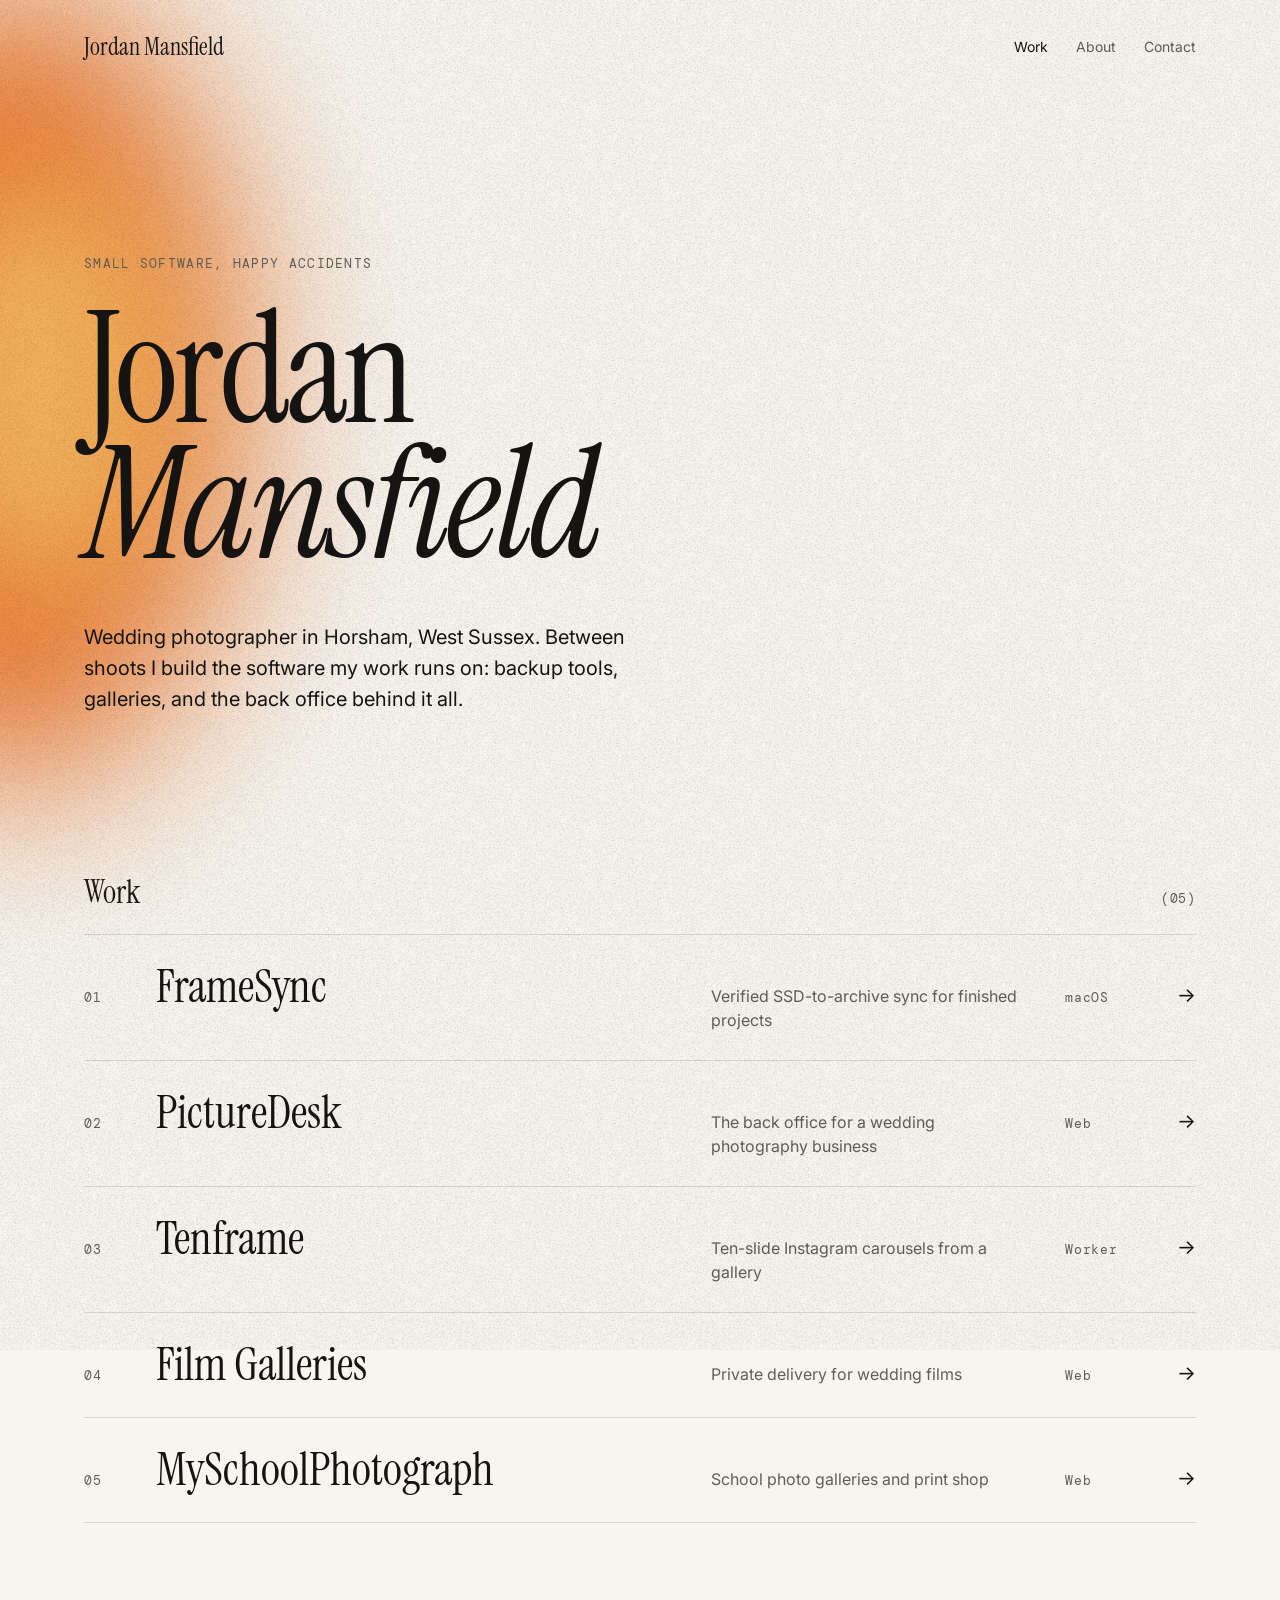
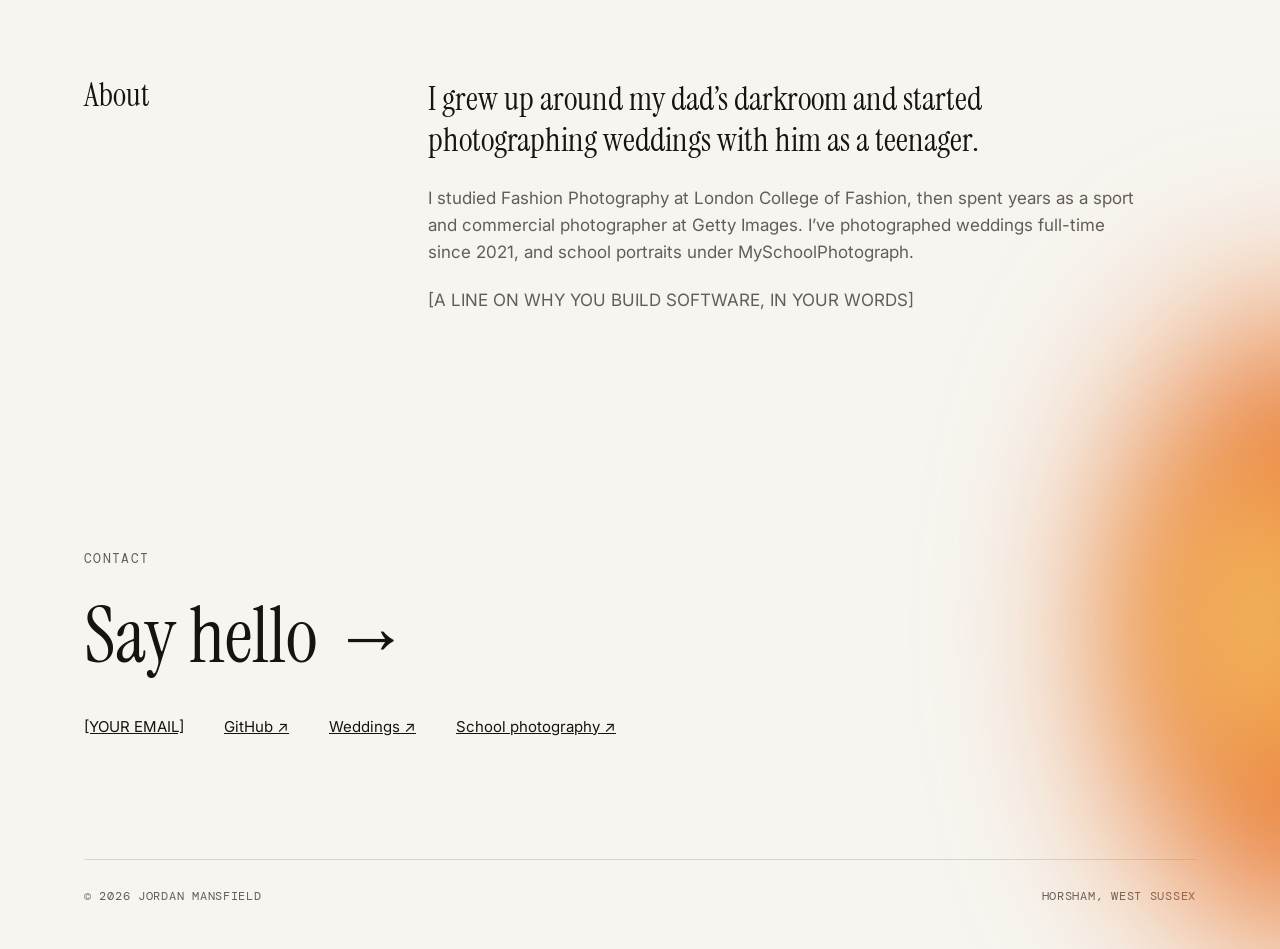
==== public/index.html @ f5e88a79 "Light Leak personal site: home, five project pages, animated light leak, film grain Co-Authored-By: " ====
<!DOCTYPE html>
<html lang="en-GB">
<head>
<meta charset="utf-8">
<meta name="viewport" content="width=device-width, initial-scale=1">
<title>Jordan Mansfield</title>
<meta name="description" content="Wedding photographer in Horsham, West Sussex, building the software his work runs on.">
<meta property="og:title" content="Jordan Mansfield">
<meta property="og:description" content="Wedding photographer in Horsham, West Sussex, building the software his work runs on.">
<meta name="theme-color" content="#f7f5f0">
<link rel="icon" href="assets/favicon.svg" type="image/svg+xml">
<link rel="preconnect" href="https://fonts.googleapis.com">
<link rel="preconnect" href="https://fonts.gstatic.com" crossorigin>
<link rel="stylesheet" href="https://fonts.googleapis.com/css2?family=DM+Mono:wght@400;500&family=Instrument+Serif:ital@0;1&family=Inter:wght@400;500&display=swap">
<link rel="stylesheet" href="assets/site.css">
</head>
<body>
<a class="skip" href="#main">Skip to content</a>
<header class="site-header wrap">
<div class="site-header__left"><a class="wordmark" href="index.html">Jordan Mansfield</a></div>
<nav aria-label="Main"><a href="index.html#work">Work</a><a href="index.html#about">About</a><a href="index.html#contact">Contact</a></nav>
</header>
<main id="main">
<section class="hero">
<div class="leak leak--hero" aria-hidden="true"><div class="leak__a"></div><div class="leak__b"></div></div>
<div class="wrap hero__inner">
<p class="eyebrow mono">Small software, happy accidents</p>
<h1 class="display">Jordan<br><em>Mansfield</em></h1>
<p class="intro">Wedding photographer in Horsham, West Sussex. Between shoots I build the software my work runs on: backup tools, galleries, and the back office behind it all.</p>
</div>
</section>

<section id="work" class="wrap section">
<div class="section__head"><h2>Work</h2><span class="mono muted">(05)</span></div>
<ol class="rows">
<li><a class="row" href="framesync.html">
<span class="mono muted row__n">01</span>
<span class="row__name">FrameSync</span>
<span class="row__desc muted">Verified SSD-to-archive sync for finished projects</span>
<span class="mono muted row__tag">macOS</span>
<span class="row__arrow" aria-hidden="true">→</span>
</a></li>
<li><a class="row" href="picturedesk.html">
<span class="mono muted row__n">02</span>
<span class="row__name">PictureDesk</span>
<span class="row__desc muted">The back office for a wedding photography business</span>
<span class="mono muted row__tag">Web</span>
<span class="row__arrow" aria-hidden="true">→</span>
</a></li>
<li><a class="row" href="tenframe.html">
<span class="mono muted row__n">03</span>
<span class="row__name">Tenframe</span>
<span class="row__desc muted">Ten-slide Instagram carousels from a gallery</span>
<span class="mono muted row__tag">Worker</span>
<span class="row__arrow" aria-hidden="true">→</span>
</a></li>
<li><a class="row" href="film-galleries.html">
<span class="mono muted row__n">04</span>
<span class="row__name">Film Galleries</span>
<span class="row__desc muted">Private delivery for wedding films</span>
<span class="mono muted row__tag">Web</span>
<span class="row__arrow" aria-hidden="true">→</span>
</a></li>
<li><a class="row" href="myschoolphotograph.html">
<span class="mono muted row__n">05</span>
<span class="row__name">MySchoolPhotograph</span>
<span class="row__desc muted">School photo galleries and print shop</span>
<span class="mono muted row__tag">Web</span>
<span class="row__arrow" aria-hidden="true">→</span>
</a></li>
</ol>
</section>

<section id="about" class="wrap section split">
<h2>About</h2>
<div class="split__body">
<p class="pull">I grew up around my dad’s darkroom and started photographing weddings with him as a teenager.</p>
<p class="muted">I studied Fashion Photography at London College of Fashion, then spent years as a sport and commercial photographer at Getty Images. I’ve photographed weddings full-time since 2021, and school portraits under MySchoolPhotograph.</p>
<p class="muted">[A LINE ON WHY YOU BUILD SOFTWARE, IN YOUR WORDS]</p>
</div>
</section>

<section id="contact" class="contact">
<div class="leak leak--contact" aria-hidden="true"><div class="leak__a"></div><div class="leak__b"></div></div>
<div class="wrap contact__inner">
<p class="eyebrow mono">Contact</p>
<a class="contact__big" href="mailto:[YOUR EMAIL]">Say hello <em>→</em></a>
<ul class="contact__links">
<li><a href="mailto:[YOUR EMAIL]">[YOUR EMAIL]</a></li>
<li><a href="https://github.com/jordanmansfield-lang">GitHub ↗</a></li>
<li><a href="https://jordanmansfieldweddings.com">Weddings ↗</a></li>
<li><a href="https://www.myschoolphotograph.co.uk">School photography ↗</a></li>
</ul>
</div>
</section>
</main>
<footer class="site-footer wrap"><span>© 2026 Jordan Mansfield</span><span>Horsham, West Sussex</span></footer>
</body>
</html>
---- public/assets/site.css ----
/* Jordan Mansfield — Light Leak */

:root {
  --paper: #f7f5f0;
  --ink: #151412;
  --muted: #625e57;
  --line: rgba(21, 20, 18, 0.14);
  --leak: #e9772f;
  --flare: #f2b25c;
  --serif: "Instrument Serif", Georgia, serif;
  --sans: "Inter", system-ui, sans-serif;
  --mono: "DM Mono", ui-monospace, monospace;
  --gutter: clamp(20px, 5vw, 64px);
}

*, *::before, *::after { box-sizing: border-box; }

html { -webkit-text-size-adjust: 100%; scroll-behavior: smooth; }

body {
  margin: 0;
  background: var(--paper);
  color: var(--ink);
  font-family: var(--sans);
  font-size: 17px;
  line-height: 1.6;
  -webkit-font-smoothing: antialiased;
  overflow-x: hidden;
}

/* Film grain over everything */
body::after {
  content: "";
  position: fixed;
  inset: -50%;
  z-index: 100;
  pointer-events: none;
  background: url("grain.png") repeat;
  background-size: 240px 240px;
  mix-blend-mode: multiply;
  opacity: 0.32;
}

a { color: inherit; }
a:hover { color: var(--muted); }
:focus-visible { outline: 1px solid var(--ink); outline-offset: 4px; }

em { font-style: italic; }
h1, h2 { font-family: var(--serif); font-weight: 400; margin: 0; }
h2 { font-size: 32px; line-height: 1.1; }
p { margin: 0; }

.mono { font-family: var(--mono); font-size: 13px; letter-spacing: 0.06em; }
.muted { color: var(--muted); }

.skip { position: absolute; left: -999px; top: 8px; background: var(--ink); color: var(--paper); padding: 8px 12px; z-index: 200; }
.skip:focus { left: 8px; }

.wrap { max-width: 1240px; margin: 0 auto; padding-left: var(--gutter); padding-right: var(--gutter); }

/* Header */
.site-header {
  position: relative;
  z-index: 3;
  display: flex;
  flex-wrap: wrap;
  gap: 16px 32px;
  justify-content: space-between;
  align-items: center;
  padding-top: 28px;
  padding-bottom: 28px;
}
.site-header__left { display: flex; flex-wrap: wrap; align-items: baseline; gap: 12px 28px; }
.wordmark { font-family: var(--serif); font-size: 24px; text-decoration: none; }
.back { font-size: 14px; color: var(--muted); text-decoration: none; }
.site-header nav { display: flex; gap: 28px; font-size: 14px; }
.site-header nav a { text-decoration: none; }
.site-header nav a + a { color: var(--muted); }
.site-header nav a + a:hover { color: var(--ink); }

/* ---------- The light leak ---------- */
.leak {
  position: absolute;
  inset: 0;
  pointer-events: none;
  z-index: 0;
  animation: expose 2.4s cubic-bezier(.2, .7, .2, 1) both;
}
.leak__a, .leak__b {
  position: absolute;
  border-radius: 50%;
  will-change: transform, opacity;
}
.leak__a {
  background: var(--leak);
  filter: blur(90px);
  animation: drift-a 19s ease-in-out infinite alternate, flicker-a 8.5s ease-in-out infinite;
}
.leak__b {
  background: var(--flare);
  filter: blur(60px);
  animation: drift-b 13s ease-in-out infinite alternate, flicker-b 6.2s ease-in-out infinite;
}

.leak--hero .leak__a { left: -220px; top: -120px; width: 460px; height: 820px; }
.leak--hero .leak__b { left: -90px; top: 80px; width: 260px; height: 420px; }
.leak--project .leak__a { left: -220px; top: -140px; width: 400px; height: 700px; }
.leak--project .leak__b { left: -90px; top: 40px; width: 220px; height: 360px; }
.leak--contact .leak__a { left: auto; right: -220px; top: -120px; width: 380px; height: 640px; }
.leak--contact .leak__b { left: auto; right: -80px; top: 40px; width: 200px; height: 300px; }
.leak--contact .leak__a, .leak--contact .leak__b { animation-direction: alternate-reverse, normal; }

@keyframes expose { from { opacity: 0; } to { opacity: 1; } }

@keyframes drift-a {
  0%   { transform: translate3d(0, 0, 0) scale(1) rotate(0deg); }
  50%  { transform: translate3d(36px, 40px, 0) scale(1.07) rotate(4deg); }
  100% { transform: translate3d(-14px, 90px, 0) scale(0.97) rotate(-3deg); }
}
@keyframes drift-b {
  0%   { transform: translate3d(0, 0, 0) scale(1); }
  50%  { transform: translate3d(24px, -30px, 0) scale(1.12); }
  100% { transform: translate3d(-10px, 40px, 0) scale(0.92); }
}
/* A slow breath with the odd quick flare, like light catching the back of the camera */
@keyframes flicker-a {
  0%, 100% { opacity: 0.48; }
  30%      { opacity: 0.56; }
  46%      { opacity: 0.5; }
  48%      { opacity: 0.64; }
  52%      { opacity: 0.52; }
  75%      { opacity: 0.44; }
}
@keyframes flicker-b {
  0%, 100% { opacity: 0.42; }
  40%      { opacity: 0.5; }
  62%      { opacity: 0.38; }
  64%      { opacity: 0.58; }
  68%      { opacity: 0.44; }
}

@media (prefers-reduced-motion: reduce) {
  html { scroll-behavior: auto; }
  .leak { animation: none; }
  .leak__a { animation: none; opacity: 0.5; }
  .leak__b { animation: none; opacity: 0.45; }
}

/* Hero */
.hero { position: relative; }
.hero__inner { position: relative; z-index: 1; padding-top: clamp(96px, 14vw, 160px); padding-bottom: clamp(80px, 10vw, 120px); }
.hero--project .hero__inner { padding-top: clamp(72px, 10vw, 120px); padding-bottom: 72px; }
.eyebrow { text-transform: uppercase; letter-spacing: 0.1em; color: var(--muted); margin-bottom: 28px; }
.display { font-size: clamp(76px, 12vw, 176px); line-height: 0.88; letter-spacing: -0.025em; }
.display--project { font-size: clamp(64px, 10vw, 152px); line-height: 0.9; overflow-wrap: anywhere; }
.intro { margin-top: 48px; max-width: 560px; font-size: 20px; line-height: 1.55; }
.lede { margin-top: 36px; max-width: 640px; font-family: var(--serif); font-size: clamp(24px, 2.4vw, 32px); line-height: 1.3; }

/* Sections */
.section { padding-top: 40px; padding-bottom: clamp(80px, 9vw, 120px); }
.section--tight { padding-bottom: clamp(64px, 8vw, 100px); }
.section__head { display: flex; justify-content: space-between; align-items: baseline; margin-bottom: 24px; }

.split { display: flex; flex-wrap: wrap; gap: 32px 64px; }
.split > h2 { flex: 0 1 280px; }
.split__body { flex: 999 1 460px; min-width: 0; max-width: 720px; }
.split__body p + p { margin-top: 20px; }
.pull { font-family: var(--serif); font-size: clamp(26px, 2.6vw, 34px); line-height: 1.25; margin-bottom: 24px; }

/* Rows (work list + roadmap) */
.rows { list-style: none; margin: 0; padding: 0; border-bottom: 1px solid var(--line); }
.rows > li { border-top: 1px solid var(--line); }
.row, .road__row {
  display: flex;
  flex-wrap: wrap;
  align-items: baseline;
  gap: 8px 32px;
  padding: 28px 0;
  text-decoration: none;
}
.road__row { padding: 22px 0; }
.row__n { width: 40px; flex: none; }
.row__name { font-family: var(--serif); font-size: clamp(32px, 3.6vw, 48px); line-height: 1; flex: 1 1 440px; min-width: 0; overflow-wrap: break-word; transition: transform .5s cubic-bezier(.2, .7, .2, 1); }
.row__desc { flex: 1 1 240px; font-size: 16px; line-height: 1.5; }
.row__tag { width: 80px; flex: none; }
.row__arrow { font-size: 20px; transition: transform .5s cubic-bezier(.2, .7, .2, 1); }
.row:hover { color: var(--ink); }
.row:hover .row__name { transform: translateX(8px); }
.row:hover .row__arrow { transform: translateX(6px); }
.road__name { font-family: var(--serif); font-size: 30px; line-height: 1.1; flex: 0 1 240px; }
.road__desc { flex: 1 1 320px; font-size: 16px; line-height: 1.55; }
.road__status { width: 80px; flex: none; text-transform: uppercase; }

/* Project page */
.meta { display: flex; flex-wrap: wrap; gap: 24px 32px; margin: 64px 0 0; }
.meta__item { flex: 1 1 200px; border-top: 1px solid var(--line); padding-top: 14px; }
.meta dt { text-transform: uppercase; margin-bottom: 8px; }
.meta dd { margin: 0; font-size: 16px; line-height: 1.5; overflow-wrap: anywhere; }
.cta { margin-top: 40px; font-size: 16px; }
.shot { margin: 0; aspect-ratio: 16 / 10; border: 1px solid var(--line); background: #efece5; display: flex; align-items: center; justify-content: center; }
.shot img { width: 100%; height: 100%; object-fit: cover; display: block; }
.next {
  display: flex; flex-wrap: wrap; justify-content: space-between; align-items: baseline; gap: 12px;
  padding: 40px 0; border-top: 1px solid var(--ink); border-bottom: 1px solid var(--ink); text-decoration: none;
}
.next .mono { text-transform: uppercase; }
.next__name { font-family: var(--serif); font-size: clamp(40px, 5vw, 72px); line-height: 1; }

/* Contact */
.contact { position: relative; overflow-x: clip; }
.contact__inner { position: relative; z-index: 1; padding-top: 120px; padding-bottom: 120px; }
.contact__big { font-family: var(--serif); font-size: clamp(44px, 6vw, 88px); line-height: 1; text-decoration: none; }
.contact__links { list-style: none; padding: 0; margin: 40px 0 0; display: flex; flex-wrap: wrap; gap: 12px 40px; font-size: 15px; }

/* Footer */
.site-footer {
  display: flex; flex-wrap: wrap; gap: 12px; justify-content: space-between;
  font-family: var(--mono); font-size: 12px; letter-spacing: 0.06em; text-transform: uppercase; color: var(--muted);
  padding-top: 28px; padding-bottom: 40px;
  background: linear-gradient(var(--line), var(--line)) no-repeat center top / calc(100% - 2 * var(--gutter)) 1px;
}

/* Hero sections clip their leak horizontally only */
.hero { overflow-x: clip; }
.site-header { isolation: isolate; }
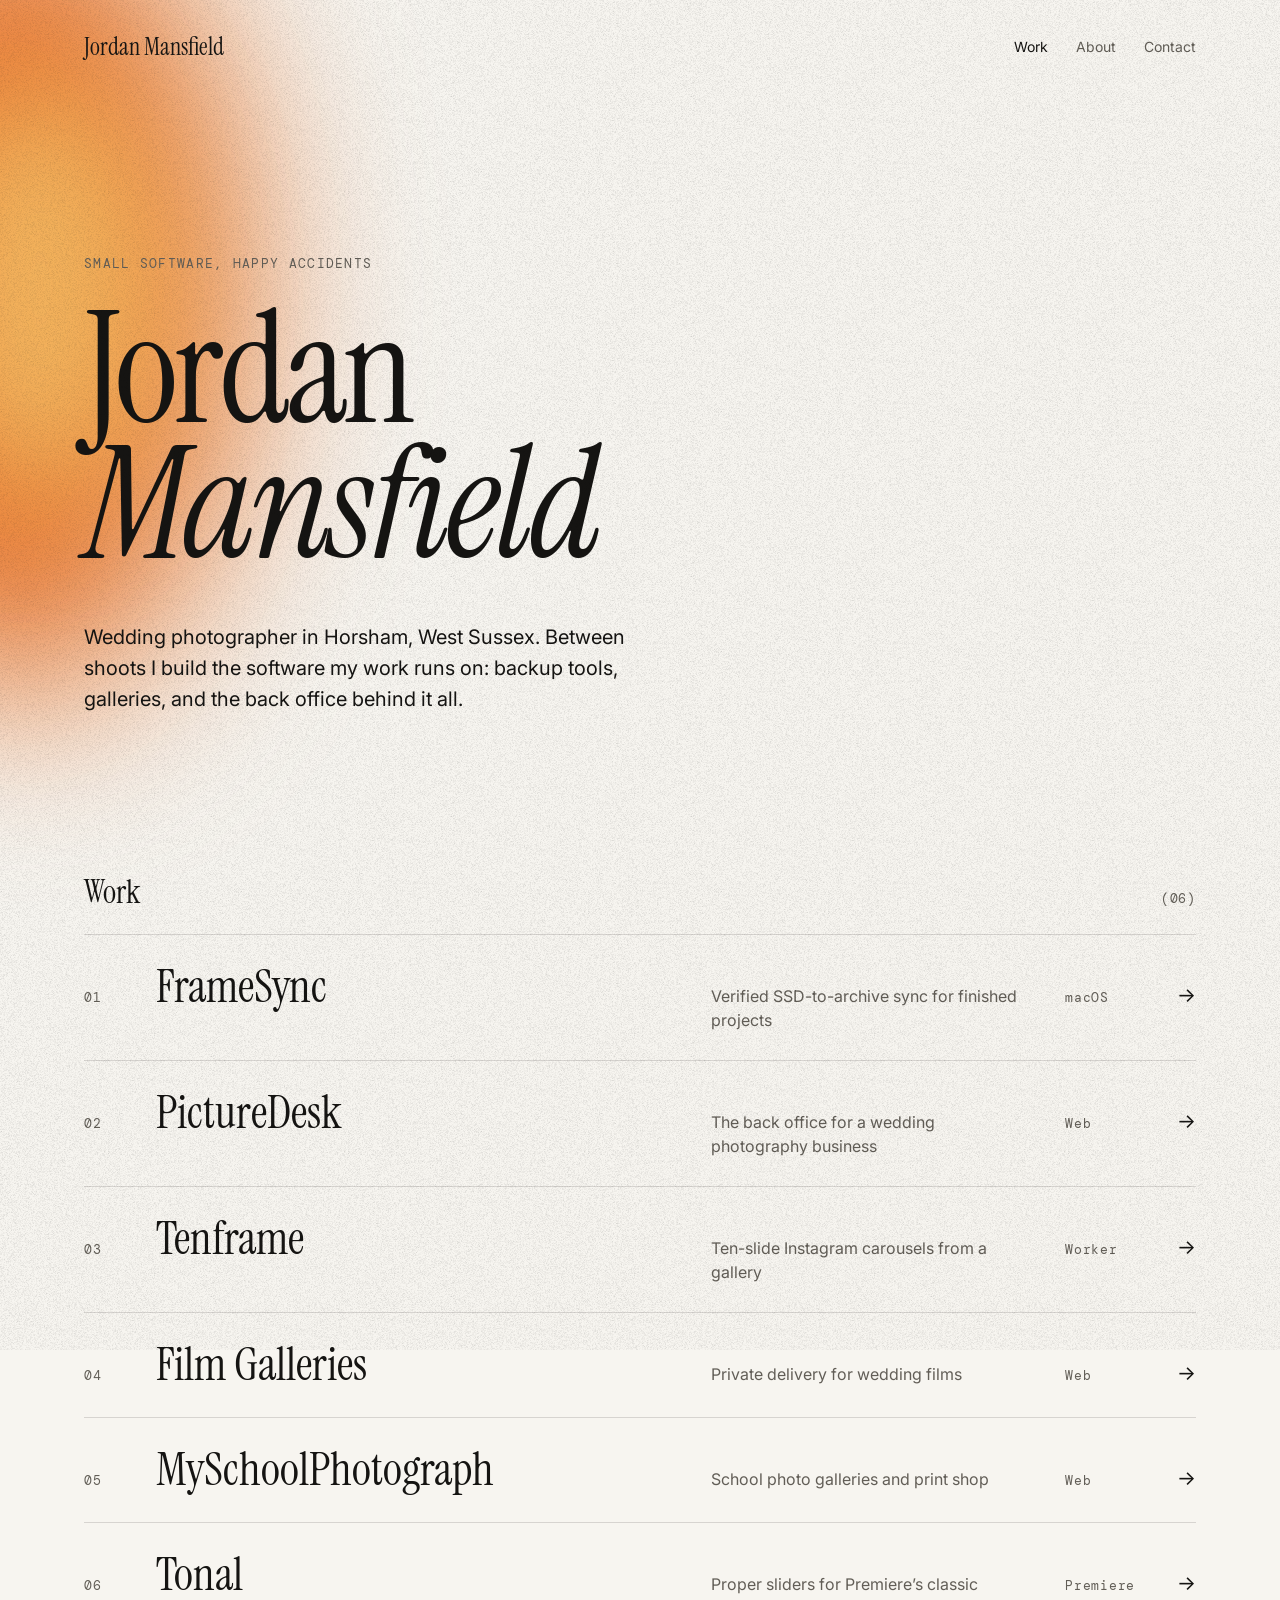
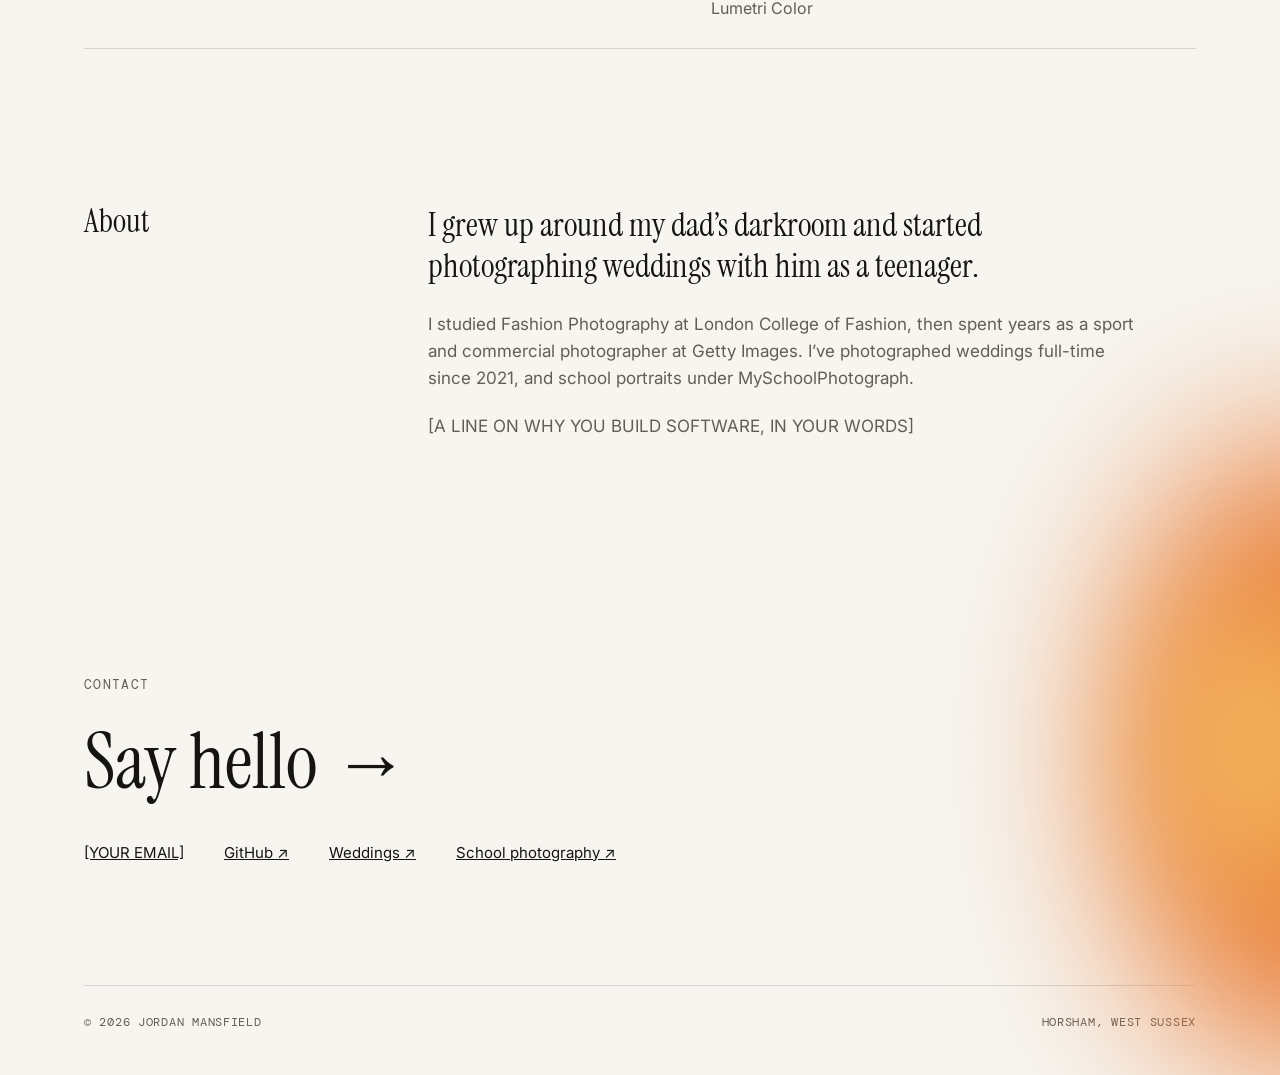
==== commit 03107859: "Add Tonal: download page, .ccx and update feed - New project page tonal.html with screenshot, instal" ====
--- a/public/index.html
+++ b/public/index.html
@@ -31,7 +31,7 @@
 </section>
 
 <section id="work" class="wrap section">
-<div class="section__head"><h2>Work</h2><span class="mono muted">(05)</span></div>
+<div class="section__head"><h2>Work</h2><span class="mono muted">(06)</span></div>
 <ol class="rows">
 <li><a class="row" href="framesync.html">
 <span class="mono muted row__n">01</span>
@@ -68,6 +68,13 @@
 <span class="mono muted row__tag">Web</span>
 <span class="row__arrow" aria-hidden="true">→</span>
 </a></li>
+<li><a class="row" href="tonal.html">
+<span class="mono muted row__n">06</span>
+<span class="row__name">Tonal</span>
+<span class="row__desc muted">Proper sliders for Premiere’s classic Lumetri Color</span>
+<span class="mono muted row__tag">Premiere</span>
+<span class="row__arrow" aria-hidden="true">→</span>
+</a></li>
 </ol>
 </section>
 
--- a/public/assets/site.css
+++ b/public/assets/site.css
@@ -101,6 +101,9 @@
   filter: blur(60px);
   animation: drift-b 13s ease-in-out infinite alternate, flicker-b 6.2s ease-in-out infinite;
 }
+
+/* The main leak is pinned to the window, so it stays put while the page scrolls past */
+.leak--hero, .leak--project { position: fixed; inset: 0; z-index: -1; }
 
 .leak--hero .leak__a { left: -220px; top: -120px; width: 460px; height: 820px; }
 .leak--hero .leak__b { left: -90px; top: 80px; width: 260px; height: 420px; }
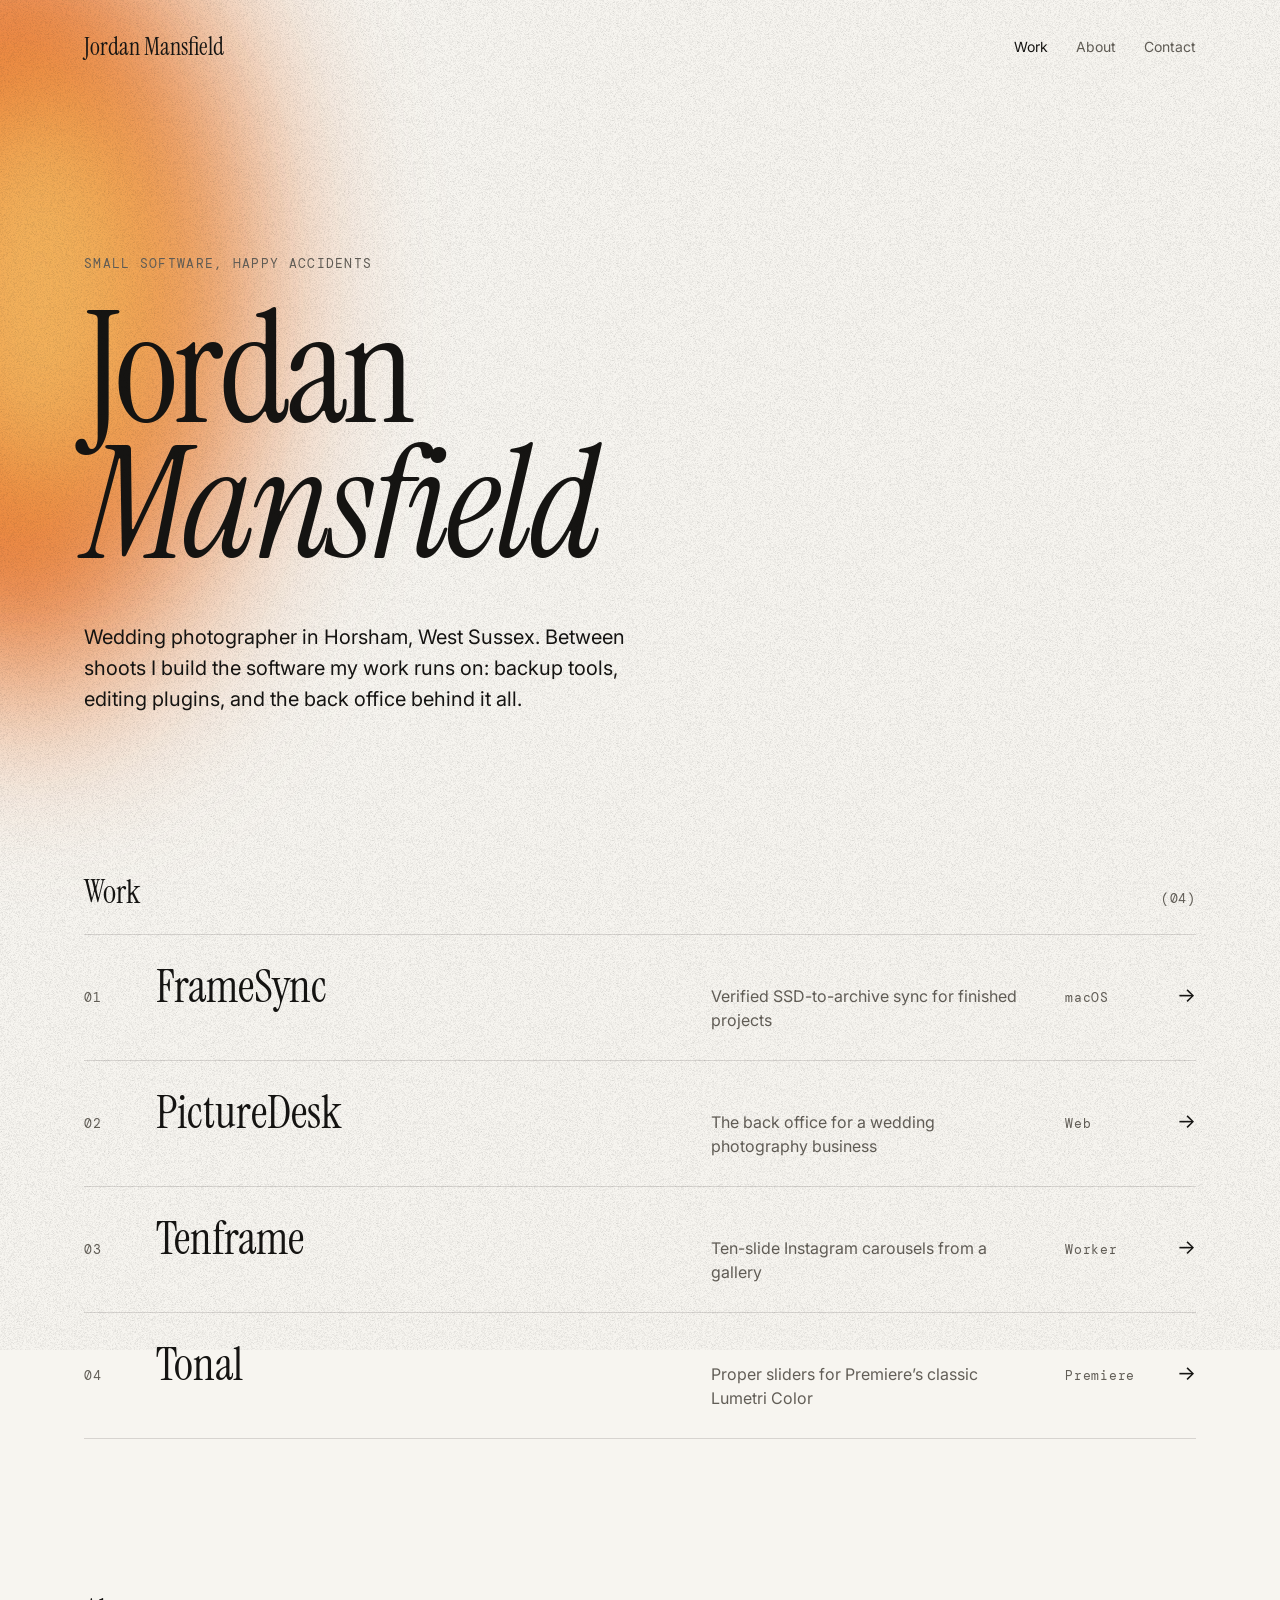
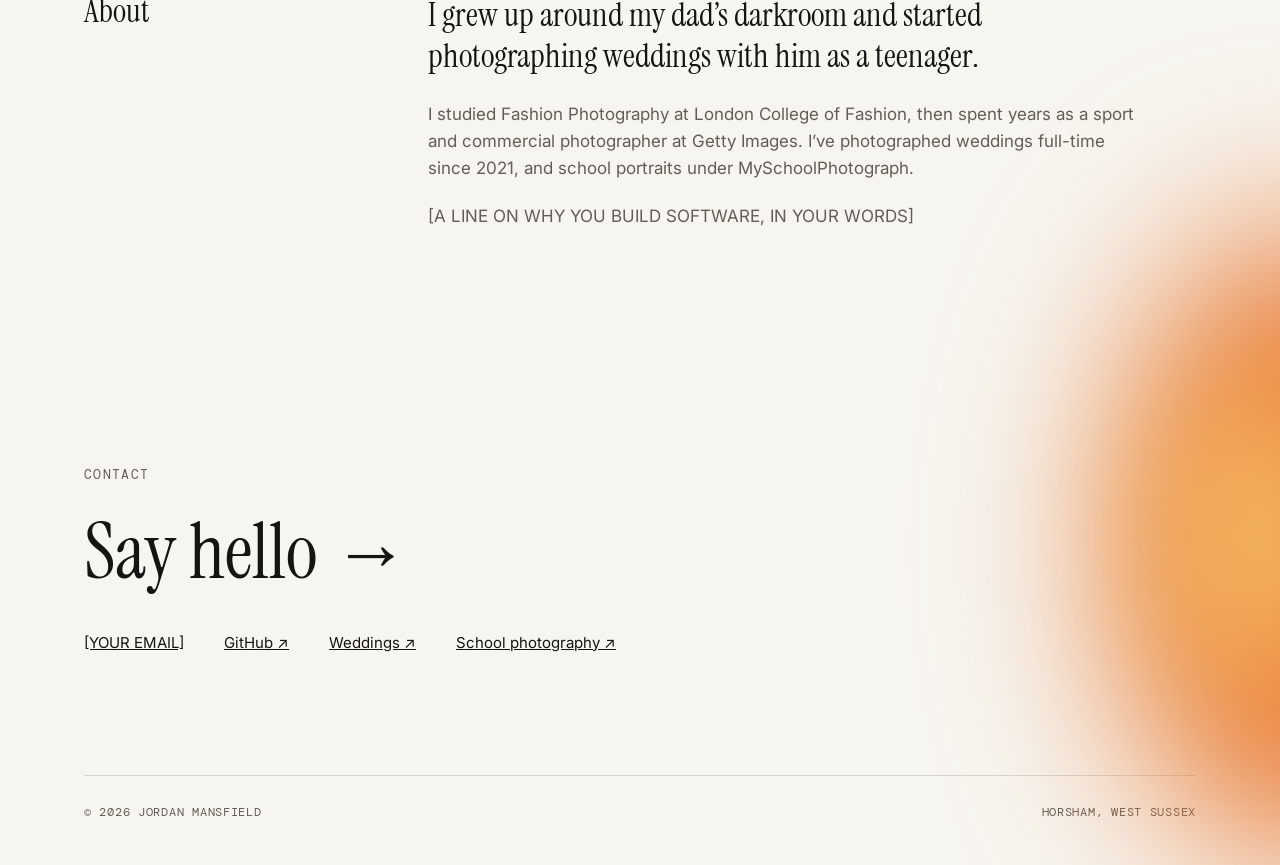
==== commit d54e3e1f: "Remove Film Galleries and MySchoolPhotograph projects; Tonal joins the work list Co-Authored-By: Cla" ====
--- a/public/index.html
+++ b/public/index.html
@@ -26,12 +26,12 @@
 <div class="wrap hero__inner">
 <p class="eyebrow mono">Small software, happy accidents</p>
 <h1 class="display">Jordan<br><em>Mansfield</em></h1>
-<p class="intro">Wedding photographer in Horsham, West Sussex. Between shoots I build the software my work runs on: backup tools, galleries, and the back office behind it all.</p>
+<p class="intro">Wedding photographer in Horsham, West Sussex. Between shoots I build the software my work runs on: backup tools, editing plugins, and the back office behind it all.</p>
 </div>
 </section>
 
 <section id="work" class="wrap section">
-<div class="section__head"><h2>Work</h2><span class="mono muted">(06)</span></div>
+<div class="section__head"><h2>Work</h2><span class="mono muted">(04)</span></div>
 <ol class="rows">
 <li><a class="row" href="framesync.html">
 <span class="mono muted row__n">01</span>
@@ -54,22 +54,8 @@
 <span class="mono muted row__tag">Worker</span>
 <span class="row__arrow" aria-hidden="true">→</span>
 </a></li>
-<li><a class="row" href="film-galleries.html">
+<li><a class="row" href="tonal.html">
 <span class="mono muted row__n">04</span>
-<span class="row__name">Film Galleries</span>
-<span class="row__desc muted">Private delivery for wedding films</span>
-<span class="mono muted row__tag">Web</span>
-<span class="row__arrow" aria-hidden="true">→</span>
-</a></li>
-<li><a class="row" href="myschoolphotograph.html">
-<span class="mono muted row__n">05</span>
-<span class="row__name">MySchoolPhotograph</span>
-<span class="row__desc muted">School photo galleries and print shop</span>
-<span class="mono muted row__tag">Web</span>
-<span class="row__arrow" aria-hidden="true">→</span>
-</a></li>
-<li><a class="row" href="tonal.html">
-<span class="mono muted row__n">06</span>
 <span class="row__name">Tonal</span>
 <span class="row__desc muted">Proper sliders for Premiere’s classic Lumetri Color</span>
 <span class="mono muted row__tag">Premiere</span>
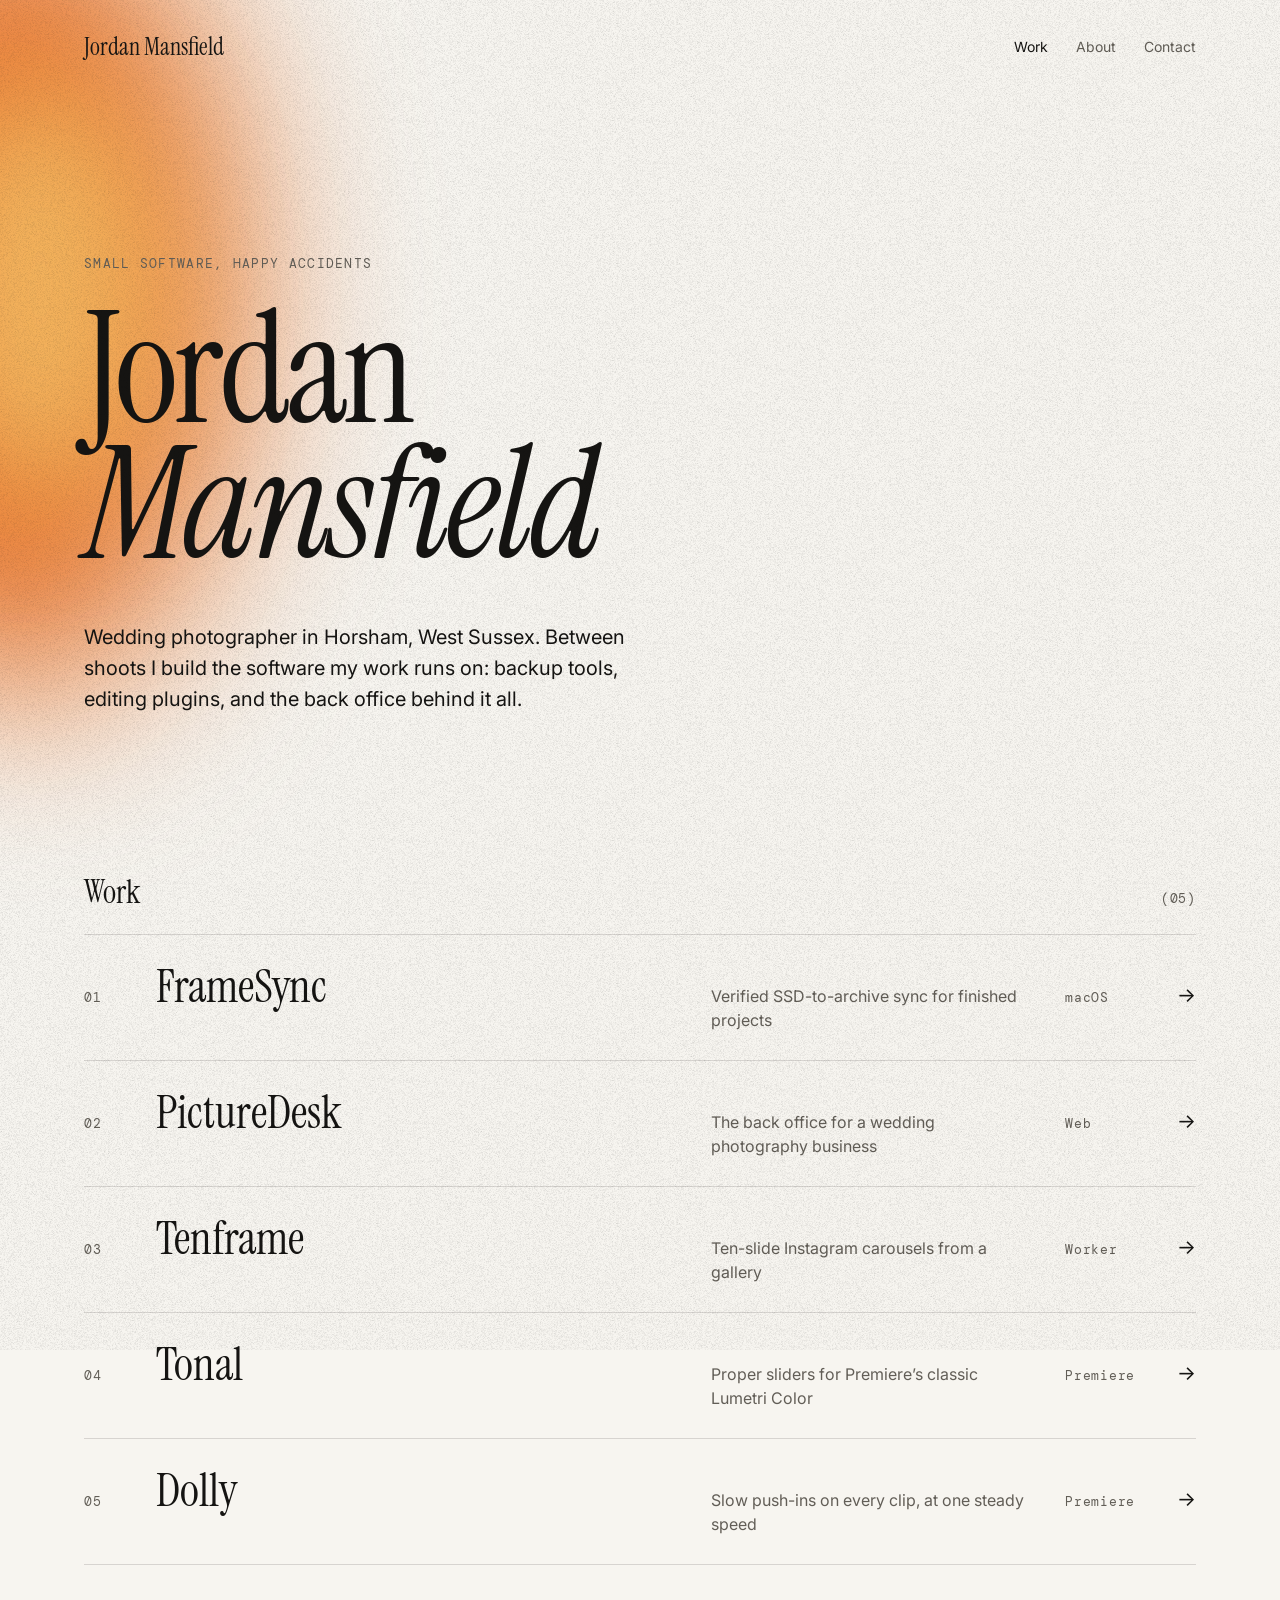
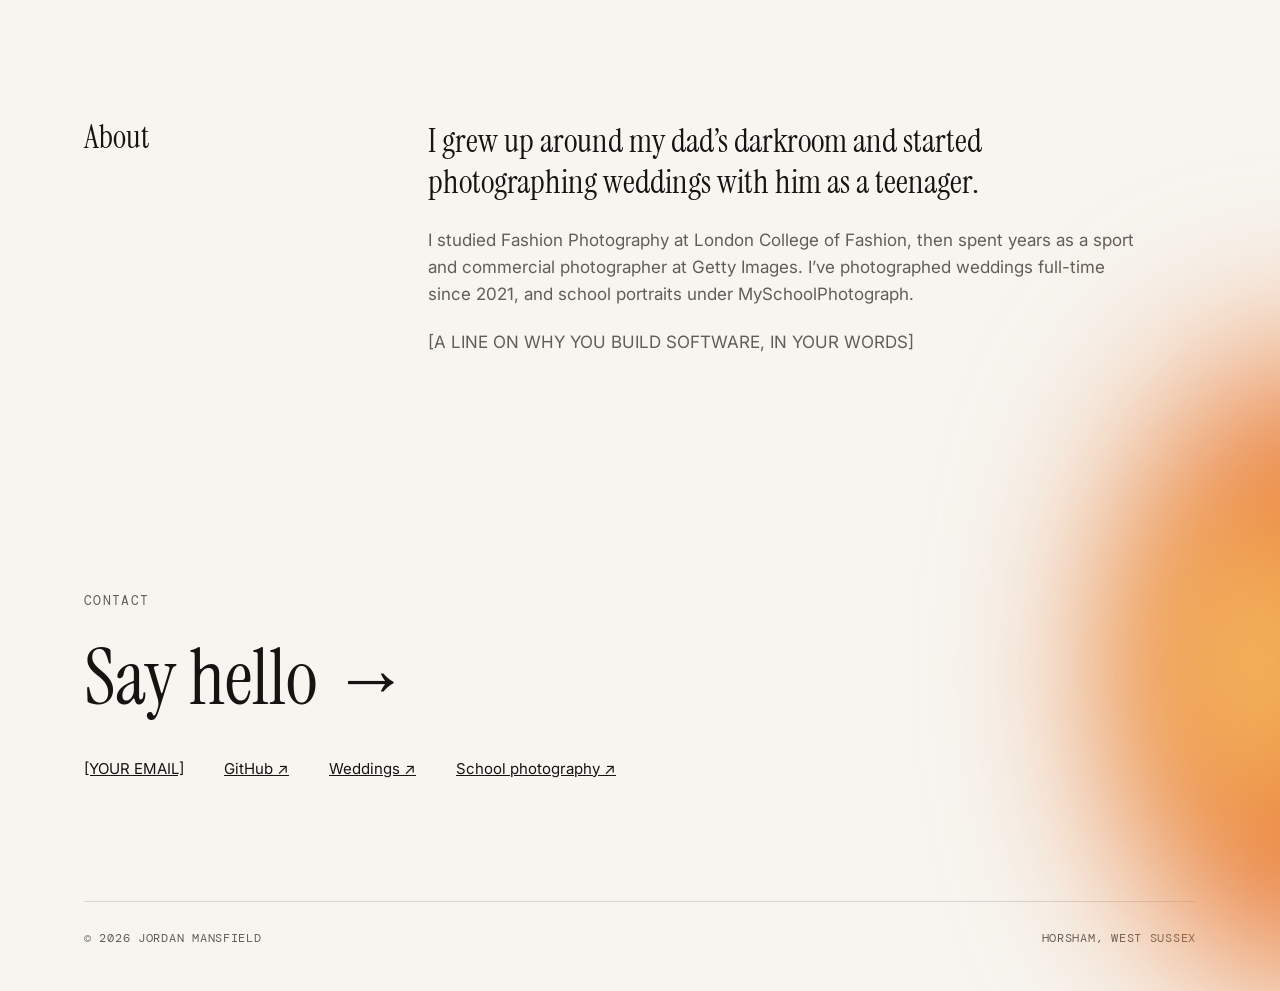
==== commit d4a60e3a: "Add Dolly: page, 1.0.0 download and update feed Dolly is a Premiere Pro panel for slow push-ins at a" ====
--- a/public/index.html
+++ b/public/index.html
@@ -31,7 +31,7 @@
 </section>
 
 <section id="work" class="wrap section">
-<div class="section__head"><h2>Work</h2><span class="mono muted">(04)</span></div>
+<div class="section__head"><h2>Work</h2><span class="mono muted">(05)</span></div>
 <ol class="rows">
 <li><a class="row" href="framesync.html">
 <span class="mono muted row__n">01</span>
@@ -58,6 +58,13 @@
 <span class="mono muted row__n">04</span>
 <span class="row__name">Tonal</span>
 <span class="row__desc muted">Proper sliders for Premiere’s classic Lumetri Color</span>
+<span class="mono muted row__tag">Premiere</span>
+<span class="row__arrow" aria-hidden="true">→</span>
+</a></li>
+<li><a class="row" href="dolly.html">
+<span class="mono muted row__n">05</span>
+<span class="row__name">Dolly</span>
+<span class="row__desc muted">Slow push-ins on every clip, at one steady speed</span>
 <span class="mono muted row__tag">Premiere</span>
 <span class="row__arrow" aria-hidden="true">→</span>
 </a></li>
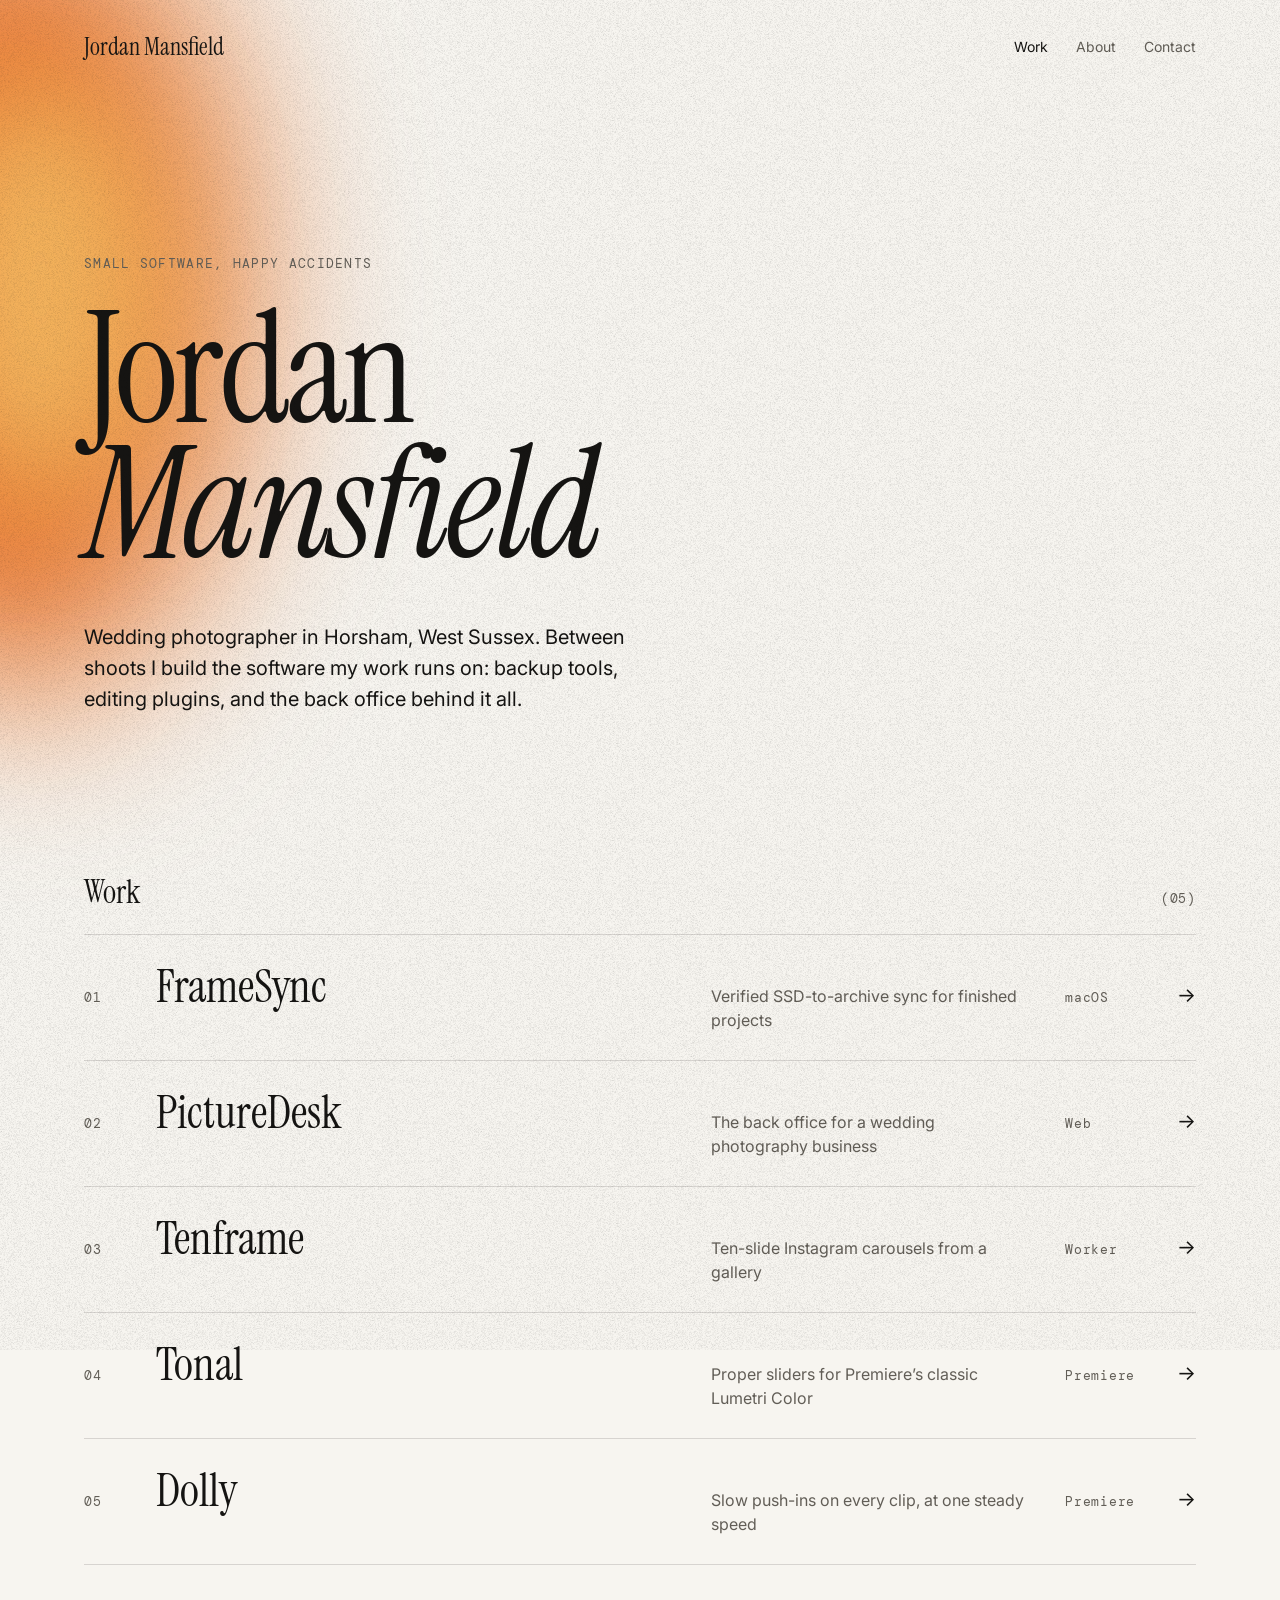
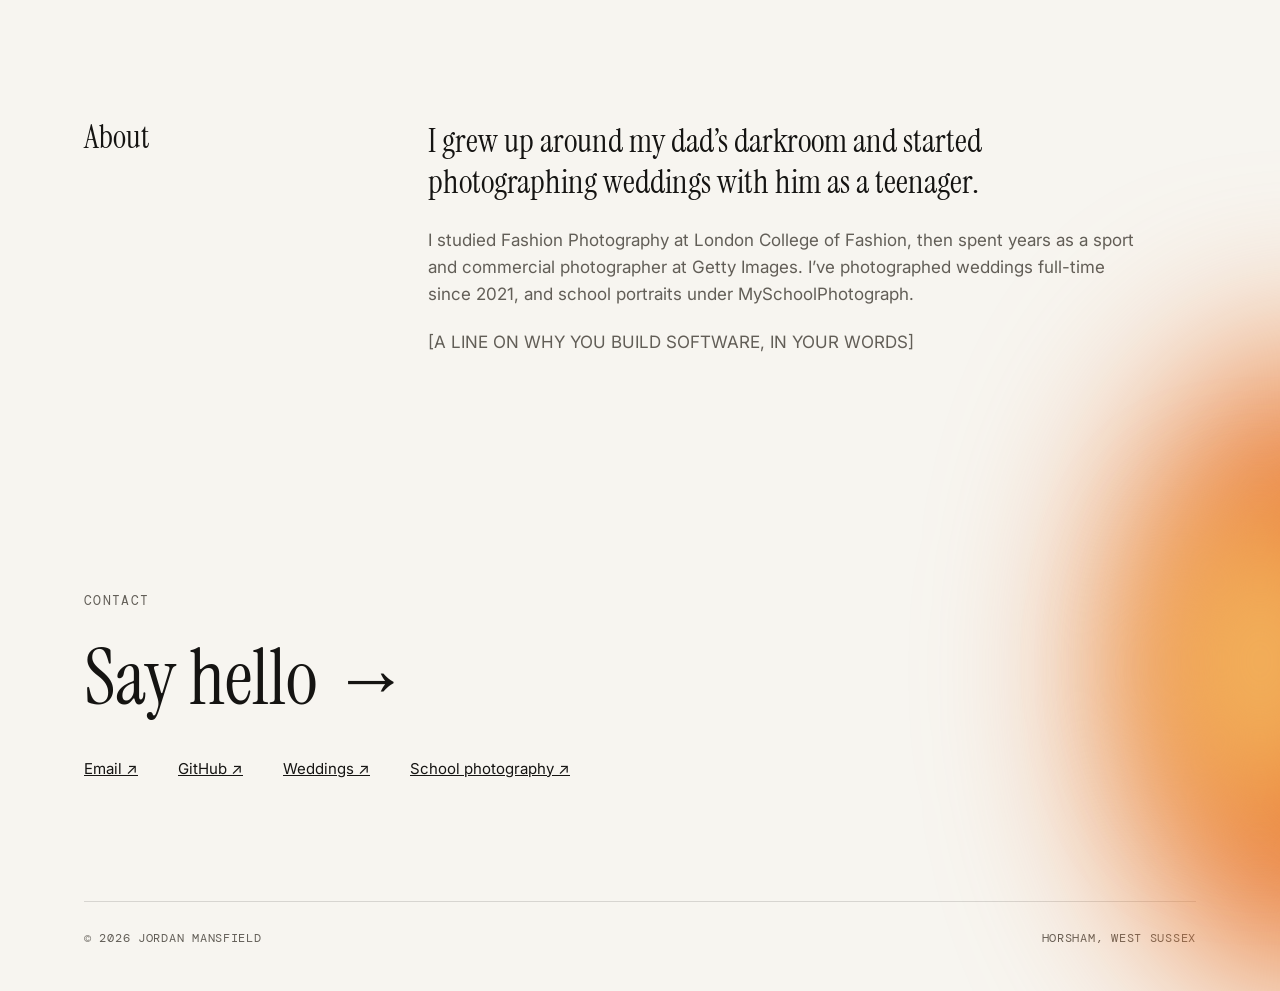
==== commit e142a581: "Rebuild site from content" ====
--- a/public/index.html
+++ b/public/index.html
@@ -84,9 +84,9 @@
 <div class="leak leak--contact" aria-hidden="true"><div class="leak__a"></div><div class="leak__b"></div></div>
 <div class="wrap contact__inner">
 <p class="eyebrow mono">Contact</p>
-<a class="contact__big" href="mailto:[YOUR EMAIL]">Say hello <em>→</em></a>
+<a class="contact__big" href="mailto:jordan@jordanmansfield.co.uk">Say hello <em>→</em></a>
 <ul class="contact__links">
-<li><a href="mailto:[YOUR EMAIL]">[YOUR EMAIL]</a></li>
+<li><a href="mailto:jordan@jordanmansfield.co.uk">Email ↗</a></li>
 <li><a href="https://github.com/jordanmansfield-lang">GitHub ↗</a></li>
 <li><a href="https://jordanmansfieldweddings.com">Weddings ↗</a></li>
 <li><a href="https://www.myschoolphotograph.co.uk">School photography ↗</a></li>
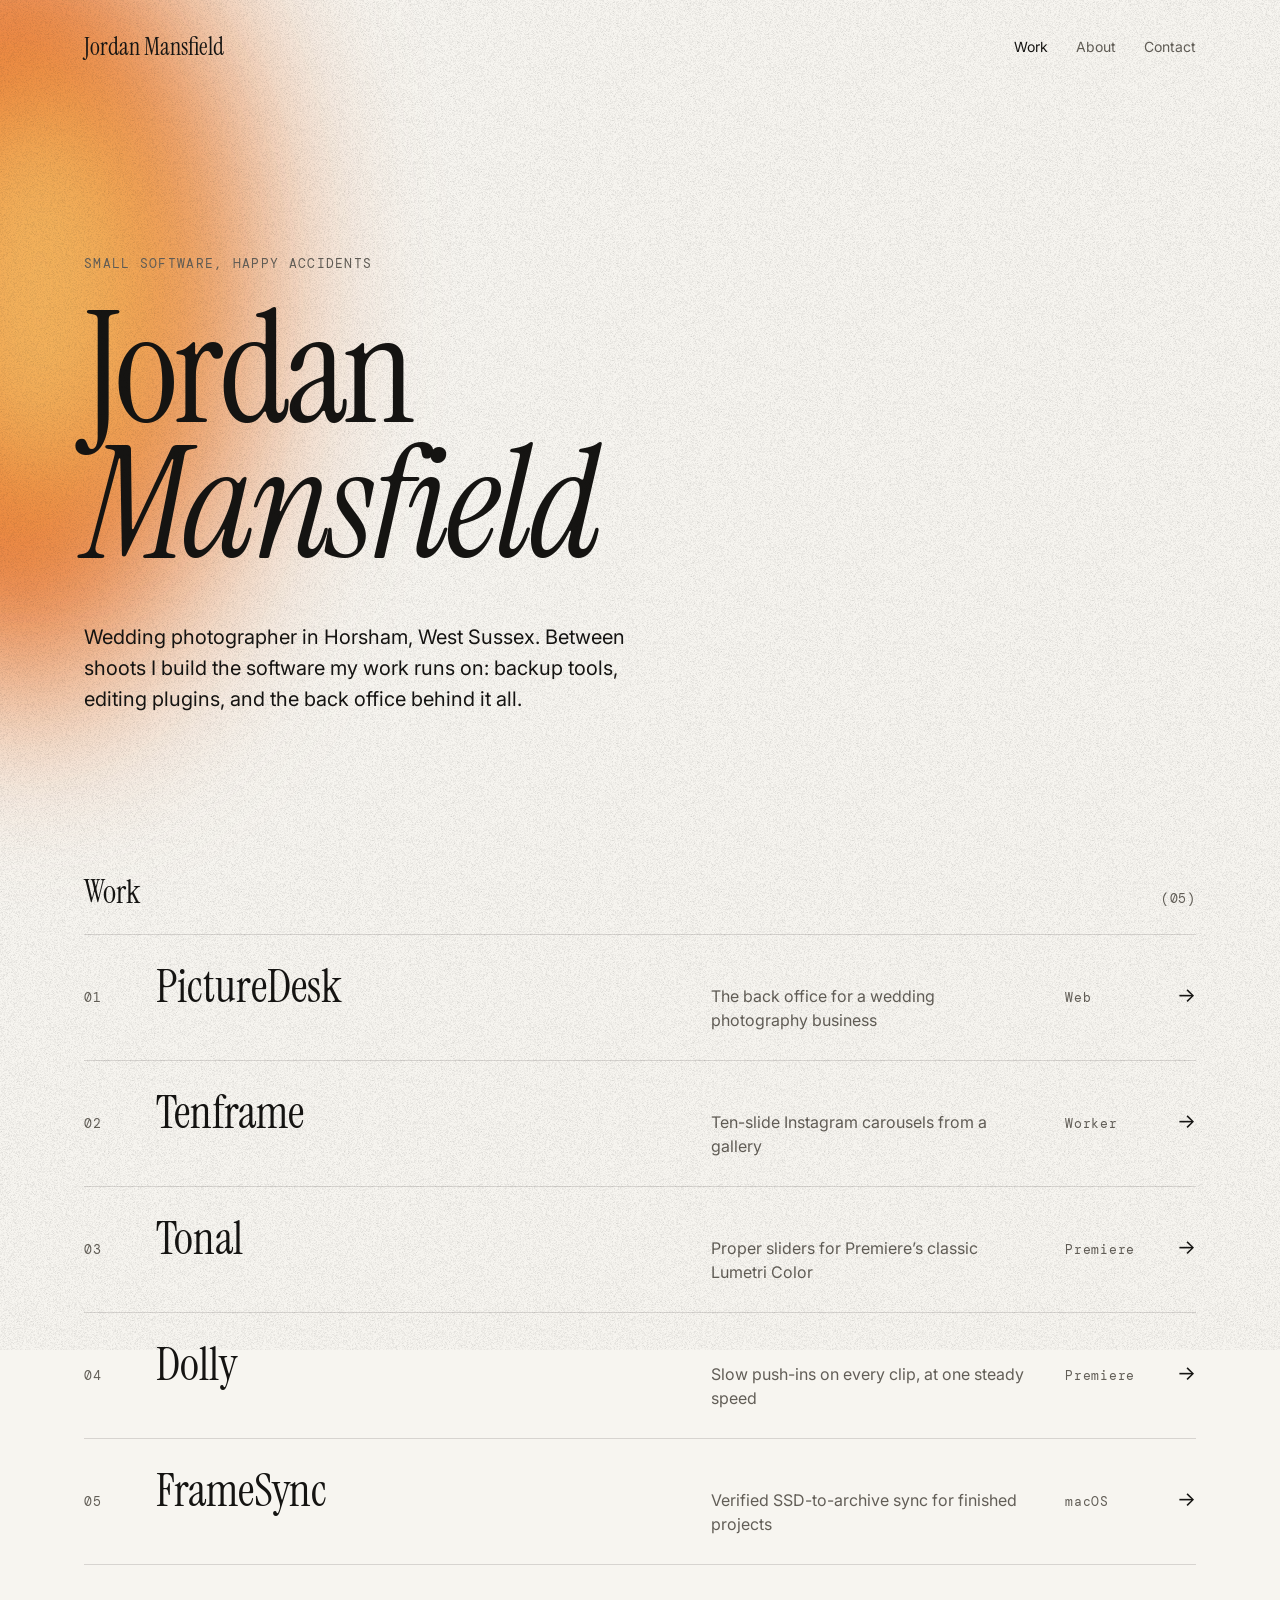
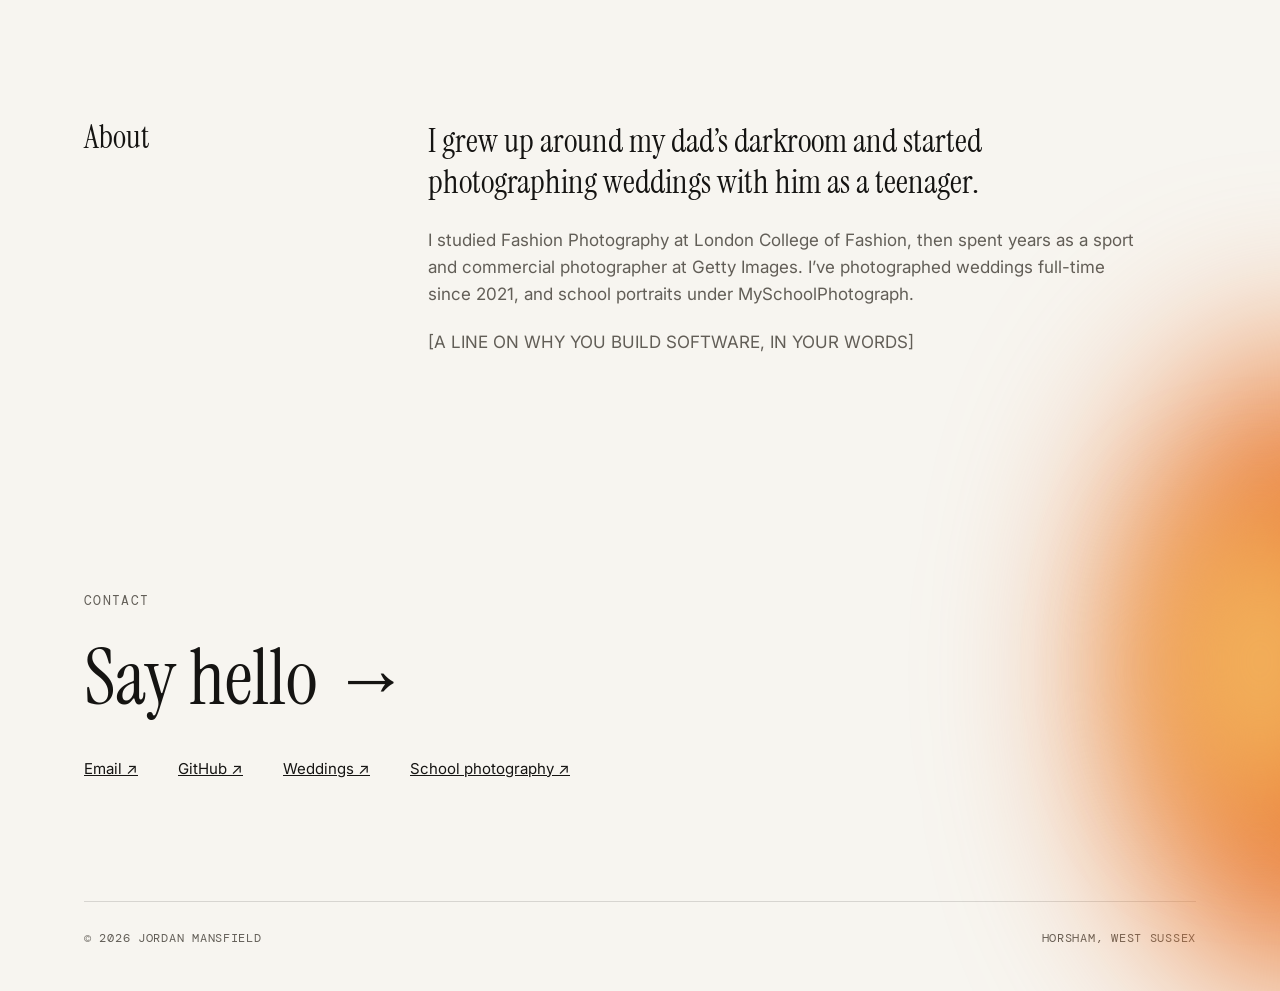
==== commit 31a80842: "Rebuild site from content" ====
--- a/public/index.html
+++ b/public/index.html
@@ -33,39 +33,39 @@
 <section id="work" class="wrap section">
 <div class="section__head"><h2>Work</h2><span class="mono muted">(05)</span></div>
 <ol class="rows">
-<li><a class="row" href="framesync.html">
+<li><a class="row" href="picturedesk.html">
 <span class="mono muted row__n">01</span>
-<span class="row__name">FrameSync</span>
-<span class="row__desc muted">Verified SSD-to-archive sync for finished projects</span>
-<span class="mono muted row__tag">macOS</span>
-<span class="row__arrow" aria-hidden="true">→</span>
-</a></li>
-<li><a class="row" href="picturedesk.html">
-<span class="mono muted row__n">02</span>
 <span class="row__name">PictureDesk</span>
 <span class="row__desc muted">The back office for a wedding photography business</span>
 <span class="mono muted row__tag">Web</span>
 <span class="row__arrow" aria-hidden="true">→</span>
 </a></li>
 <li><a class="row" href="tenframe.html">
-<span class="mono muted row__n">03</span>
+<span class="mono muted row__n">02</span>
 <span class="row__name">Tenframe</span>
 <span class="row__desc muted">Ten-slide Instagram carousels from a gallery</span>
 <span class="mono muted row__tag">Worker</span>
 <span class="row__arrow" aria-hidden="true">→</span>
 </a></li>
 <li><a class="row" href="tonal.html">
-<span class="mono muted row__n">04</span>
+<span class="mono muted row__n">03</span>
 <span class="row__name">Tonal</span>
 <span class="row__desc muted">Proper sliders for Premiere’s classic Lumetri Color</span>
 <span class="mono muted row__tag">Premiere</span>
 <span class="row__arrow" aria-hidden="true">→</span>
 </a></li>
 <li><a class="row" href="dolly.html">
-<span class="mono muted row__n">05</span>
+<span class="mono muted row__n">04</span>
 <span class="row__name">Dolly</span>
 <span class="row__desc muted">Slow push-ins on every clip, at one steady speed</span>
 <span class="mono muted row__tag">Premiere</span>
+<span class="row__arrow" aria-hidden="true">→</span>
+</a></li>
+<li><a class="row" href="framesync.html">
+<span class="mono muted row__n">05</span>
+<span class="row__name">FrameSync</span>
+<span class="row__desc muted">Verified SSD-to-archive sync for finished projects</span>
+<span class="mono muted row__tag">macOS</span>
 <span class="row__arrow" aria-hidden="true">→</span>
 </a></li>
 </ol>
